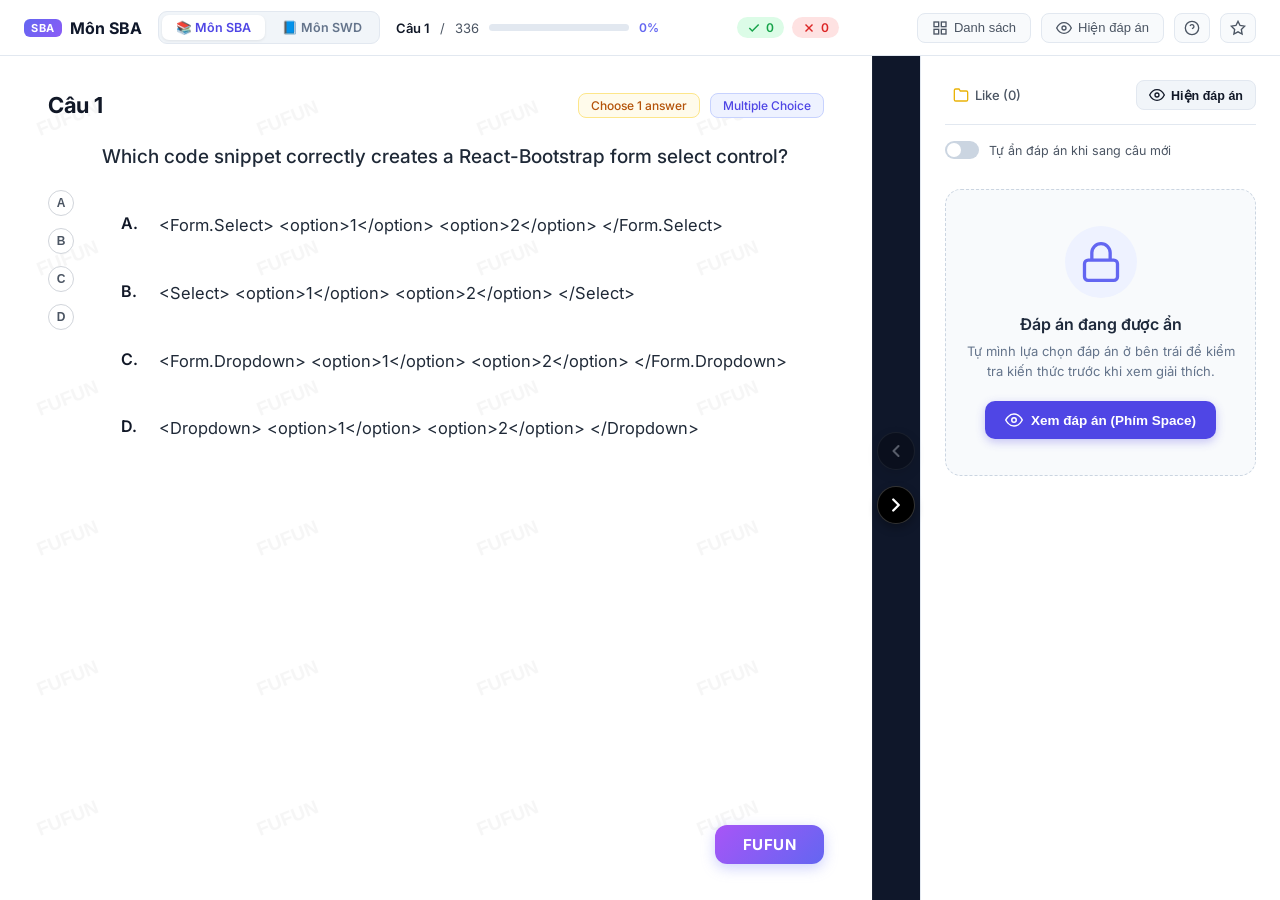
==== sba.html @ 35848dbd "feat: add multi-subject support for SBA and SWD quizzes" ====
<!DOCTYPE html>
<html lang="vi">
<head>
  <meta charset="UTF-8">
  <meta name="viewport" content="width=device-width, initial-scale=1.0">
  <title>Ôn Luyện Môn SBA (336 câu) - Quiz Study</title>
  <link rel="preconnect" href="https://fonts.googleapis.com">
  <link rel="preconnect" href="https://fonts.gstatic.com" crossorigin>
  <link href="https://fonts.googleapis.com/css2?family=Inter:wght@400;500;600;700&display=swap" rel="stylesheet">
  <link rel="stylesheet" href="style.css">
</head>
<body>
  <!-- Top Navigation Bar -->
  <header class="app-header">
    <div class="header-left">
      <div class="brand">
        <span class="brand-badge">SBA</span>
        <span class="brand-title">Môn SBA</span>
      </div>

      <!-- Subject Switcher Tabs -->
      <nav class="subject-switcher">
        <a href="sba.html" class="subject-tab active" title="Trang luyện tập môn SBA">📚 Môn SBA</a>
        <a href="swd.html" class="subject-tab" title="Trang luyện tập môn SWD">📘 Môn SWD</a>
      </nav>

      <div class="progress-info">
        <span id="current-index-display">Câu 1</span> / <span id="total-count-display">336</span>
        <div class="progress-bar-container">
          <div class="progress-bar-fill" id="progress-bar-fill" style="width: 1%;"></div>
        </div>
        <span class="progress-percent" id="progress-percent">0%</span>
      </div>
    </div>

    <div class="header-center">
      <div class="score-summary">
        <span class="score-pill correct" title="Số câu làm đúng">
          <svg width="14" height="14" viewBox="0 0 24 24" fill="none" stroke="currentColor" stroke-width="2.5"><polyline points="20 6 9 17 4 12"></polyline></svg>
          <span id="stat-correct">0</span>
        </span>
        <span class="score-pill wrong" title="Số câu làm sai">
          <svg width="14" height="14" viewBox="0 0 24 24" fill="none" stroke="currentColor" stroke-width="2.5"><line x1="18" y1="6" x2="6" y2="18"></line><line x1="6" y1="6" x2="18" y2="18"></line></svg>
          <span id="stat-wrong">0</span>
        </span>
      </div>
    </div>

    <div class="header-right">
      <button class="nav-btn" id="btn-open-grid" title="Danh sách câu hỏi (Phím G)">
        <svg width="16" height="16" viewBox="0 0 24 24" fill="none" stroke="currentColor" stroke-width="2"><rect x="3" y="3" width="7" height="7"></rect><rect x="14" y="3" width="7" height="7"></rect><rect x="14" y="14" width="7" height="7"></rect><rect x="3" y="14" width="7" height="7"></rect></svg>
        <span>Danh sách</span>
      </button>

      <button class="nav-btn" id="btn-toggle-answer-top" title="Ẩn/Hiện đáp án (Phím Space hoặc H)">
        <svg id="icon-eye-top" width="16" height="16" viewBox="0 0 24 24" fill="none" stroke="currentColor" stroke-width="2"><path d="M1 12s4-8 11-8 11 8 11 8-4 8-11 8-11-8-11-8z"></path><circle cx="12" cy="12" r="3"></circle></svg>
        <span id="text-toggle-answer-top">Hiện đáp án</span>
      </button>

      <button class="nav-btn icon-only" id="btn-shortcuts" title="Phím tắt trợ giúp (?)">
        <svg width="16" height="16" viewBox="0 0 24 24" fill="none" stroke="currentColor" stroke-width="2"><circle cx="12" cy="12" r="10"></circle><path d="M9.09 9a3 3 0 0 1 5.83 1c0 2-3 3-3 3"></path><line x1="12" y1="17" x2="12.01" y2="17"></line></svg>
      </button>

      <button class="nav-btn icon-only" id="btn-bookmark" title="Đánh dấu câu hỏi này">
        <svg id="icon-star" width="16" height="16" viewBox="0 0 24 24" fill="none" stroke="currentColor" stroke-width="2"><polygon points="12 2 15.09 8.26 22 9.27 17 14.14 18.18 21.02 12 17.77 5.82 21.02 7 14.14 2 9.27 8.91 8.26 12 2"></polygon></svg>
      </button>
    </div>
  </header>

  <!-- Main Study Workspace -->
  <main class="study-container" id="study-container">
    
    <!-- LEFT PANEL: QUESTION AREA (Nền trắng, chữ đen, font như ảnh) -->
    <section class="question-panel" id="question-panel">
      <!-- Watermark background (như ảnh) -->
      <div class="watermark-overlay" id="watermark-bg"></div>

      <!-- Question Header -->
      <div class="question-header">
        <div class="question-title-wrap">
          <h2 class="question-number" id="question-number">Câu 1</h2>
        </div>
        <div class="question-badges">
          <span class="badge badge-yellow">Choose 1 answer</span>
          <span class="badge badge-blue">Multiple Choice</span>
        </div>
      </div>

      <!-- Question Body with Choice selector column -->
      <div class="question-content-layout">
        <!-- Floating Letter Indicators Column (A, B, C, D như ảnh) -->
        <div class="letters-column" id="letters-column">
          <!-- Populated dynamically -->
        </div>

        <!-- Question Prompt & Options -->
        <div class="question-main-content">
          <div class="question-text" id="question-text">
            Đang tải câu hỏi...
          </div>

          <div class="options-list" id="options-list">
            <!-- Dynamically populated choices -->
          </div>
        </div>
      </div>

      <!-- Bottom Brand / Floating pill như ảnh (FUFUN) -->
      <div class="question-footer">
        <div class="fufun-pill" id="fufun-pill" title="Nền tảng học tập">
          FUFUN
        </div>
      </div>
    </section>

    <!-- MIDDLE DIVIDER: DARK STRIP WITH NEXT ARROW BUTTON (như ảnh) -->
    <aside class="divider-strip">
      <div class="divider-controls">
        <button class="divider-nav-btn prev-btn" id="btn-prev" title="Câu trước (Phím ←)">
          <svg width="20" height="20" viewBox="0 0 24 24" fill="none" stroke="currentColor" stroke-width="2.5" stroke-linecap="round" stroke-linejoin="round">
            <polyline points="15 18 9 12 15 6"></polyline>
          </svg>
        </button>
        <button class="divider-nav-btn next-btn" id="btn-next" title="Câu tiếp theo (Phím → hoặc Enter)">
          <svg width="22" height="22" viewBox="0 0 24 24" fill="none" stroke="currentColor" stroke-width="2.5" stroke-linecap="round" stroke-linejoin="round">
            <polyline points="9 18 15 12 9 6"></polyline>
          </svg>
        </button>
      </div>
    </aside>

    <!-- RIGHT PANEL: ANSWER & EXPLANATION (Có thể ẩn / hiện) -->
    <aside class="answer-panel" id="answer-panel">
      
      <!-- Right Panel Header -->
      <div class="answer-header">
        <div class="like-counter" id="like-counter" title="Like / Thích">
          <svg width="16" height="16" viewBox="0 0 24 24" fill="none" stroke="#eab308" stroke-width="2"><path d="M22 19a2 2 0 0 1-2 2H4a2 2 0 0 1-2-2V5a2 2 0 0 1 2-2h5l2 3h9a2 2 0 0 1 2 2z"></path></svg>
          <span>Like (0)</span>
        </div>

        <div class="answer-actions">
          <button class="toggle-answer-btn" id="btn-toggle-answer" title="Bật/Tắt ẩn hiện đáp án">
            <svg id="icon-eye-panel" width="16" height="16" viewBox="0 0 24 24" fill="none" stroke="currentColor" stroke-width="2"><path d="M1 12s4-8 11-8 11 8 11 8-4 8-11 8-11-8-11-8z"></path><circle cx="12" cy="12" r="3"></circle></svg>
            <span id="text-toggle-answer">Ẩn đáp án</span>
          </button>
        </div>
      </div>

      <!-- Auto-hide setting switch -->
      <div class="auto-hide-setting">
        <label class="switch-label">
          <input type="checkbox" id="chk-auto-hide">
          <span class="switch-slider"></span>
          <span class="switch-text">Tự ẩn đáp án khi sang câu mới</span>
        </label>
      </div>

      <!-- State 1: Answer is HIDDEN -->
      <div class="answer-hidden-card" id="answer-hidden-card">
        <div class="hidden-shield-icon">
          <svg width="44" height="44" viewBox="0 0 24 24" fill="none" stroke="#6366f1" stroke-width="1.8"><rect x="3" y="11" width="18" height="11" rx="2" ry="2"></rect><path d="M7 11V7a5 5 0 0 1 10 0v4"></path></svg>
        </div>
        <h3>Đáp án đang được ẩn</h3>
        <p>Tự mình lựa chọn đáp án ở bên trái để kiểm tra kiến thức trước khi xem giải thích.</p>
        <button class="btn-reveal-answer" id="btn-reveal-answer">
          <svg width="18" height="18" viewBox="0 0 24 24" fill="none" stroke="currentColor" stroke-width="2"><path d="M1 12s4-8 11-8 11 8 11 8-4 8-11 8-11-8-11-8z"></path><circle cx="12" cy="12" r="3"></circle></svg>
          <span>Xem đáp án (Phím Space)</span>
        </button>
      </div>

      <!-- State 2: Answer is SHOWN (Giao diện như ảnh với card tác giả + giải thích) -->
      <div class="answer-visible-content" id="answer-visible-content">
        
        <!-- Author / Comment Card (Đúng chuẩn style trong ảnh: Dat Tran / c / 09/11/26 22:59) -->
        <div class="author-comment-card">
          <div class="author-avatar" id="author-avatar">D</div>
          <div class="author-comment-body">
            <div class="author-name" id="author-name">Dat Tran</div>
            <div class="author-comment-text" id="author-comment-text">c</div>
          </div>
        </div>
        <div class="comment-timestamp" id="comment-timestamp">09/11/26 22:59</div>

        <!-- Detailed Breakdown Box -->
        <div class="detailed-solution-box">
          <div class="solution-header">
            <div class="solution-badge-label">
              <svg width="16" height="16" viewBox="0 0 24 24" fill="none" stroke="#16a34a" stroke-width="2.5"><polyline points="20 6 9 17 4 12"></polyline></svg>
              <span>Đáp án chính xác:</span>
              <strong class="correct-letter-badge" id="correct-letter-badge">A</strong>
            </div>
          </div>

          <div class="correct-text-content" id="correct-text-content">
            Nội dung đáp án
          </div>

          <div class="explanation-section" id="explanation-section">
            <div class="explanation-title">
              <svg width="16" height="16" viewBox="0 0 24 24" fill="none" stroke="currentColor" stroke-width="2"><circle cx="12" cy="12" r="10"></circle><line x1="12" y1="16" x2="12" y2="12"></line><line x1="12" y1="8" x2="12.01" y2="8"></line></svg>
              <span>Giải thích chi tiết</span>
            </div>
            <div class="explanation-body" id="explanation-body">
              Giải thích ở đây...
            </div>
          </div>

          <!-- User result notice -->
          <div class="user-result-feedback" id="user-result-feedback">
            <!-- Populated on user selection -->
          </div>
        </div>

      </div>

    </aside>

  </main>

  <!-- Question Grid Drawer / Modal -->
  <div class="modal-overlay" id="grid-modal">
    <div class="modal-card">
      <div class="modal-header">
        <h3 id="grid-title">Danh Sách Câu Hỏi - Môn SBA (336 câu)</h3>
        <button class="modal-close-btn" id="btn-close-grid">&times;</button>
      </div>

      <div class="modal-filters">
        <input type="text" id="search-questions-input" placeholder="Tìm kiếm nội dung câu hỏi..." class="search-input">
        <div class="filter-pills">
          <button class="filter-pill active" data-filter="all">Tất cả (336)</button>
          <button class="filter-pill" data-filter="unanswered">Chưa làm</button>
          <button class="filter-pill" data-filter="correct">Làm đúng</button>
          <button class="filter-pill" data-filter="wrong">Làm sai</button>
          <button class="filter-pill" data-filter="bookmarked">Đã đánh dấu</button>
        </div>
      </div>

      <div class="questions-grid-container" id="questions-grid-container">
        <!-- Buttons generated dynamically -->
      </div>

      <div class="modal-footer">
        <button class="btn-secondary" id="btn-reset-progress">Xóa kết quả làm lại từ đầu</button>
        <button class="btn-primary" id="btn-close-grid-footer">Đóng</button>
      </div>
    </div>
  </div>

  <!-- Keyboard Shortcuts Modal -->
  <div class="modal-overlay" id="shortcuts-modal">
    <div class="modal-card modal-sm">
      <div class="modal-header">
        <h3>Phím Tắt Học Nhanh</h3>
        <button class="modal-close-btn" id="btn-close-shortcuts">&times;</button>
      </div>
      <div class="shortcuts-list">
        <div class="shortcut-item">
          <span class="keys"><kbd>→</kbd> hoặc <kbd>Enter</kbd></span>
          <span class="desc">Chuyển sang câu tiếp theo</span>
        </div>
        <div class="shortcut-item">
          <span class="keys"><kbd>←</kbd></span>
          <span class="desc">Quay lại câu trước</span>
        </div>
        <div class="shortcut-item">
          <span class="keys"><kbd>Space</kbd> hoặc <kbd>H</kbd></span>
          <span class="desc">Bật / Tắt Ẩn/Hiện đáp án</span>
        </div>
        <div class="shortcut-item">
          <span class="keys"><kbd>1</kbd>, <kbd>2</kbd>, <kbd>3</kbd>, <kbd>4</kbd> hoặc <kbd>A</kbd>, <kbd>B</kbd>, <kbd>C</kbd>, <kbd>D</kbd></span>
          <span class="desc">Chọn đáp án tương ứng</span>
        </div>
        <div class="shortcut-item">
          <span class="keys"><kbd>G</kbd></span>
          <span class="desc">Mở danh sách câu hỏi</span>
        </div>
        <div class="shortcut-item">
          <span class="keys"><kbd>F</kbd> hoặc <kbd>B</kbd></span>
          <span class="desc">Đánh dấu (Bookmark) câu hỏi</span>
        </div>
      </div>
    </div>
  </div>

  <!-- SBA DATA & APP SCRIPT -->
  <script>window.SUBJECT_ID = 'sba';</script>
  <script src="data_sba.js"></script>
  <script src="app.js"></script>
</body>
</html>
---- style.css ----
/* === MODERN QUIZ STUDY PLATFORM CSS === */
:root {
  --font-main: 'Inter', -apple-system, BlinkMacSystemFont, "Segoe UI", Roboto, Helvetica, Arial, sans-serif;
  --bg-app: #f1f5f9;
  --bg-question: #ffffff;
  --text-primary: #111827;
  --text-secondary: #4b5563;
  --text-muted: #9ca3af;
  --border-light: #e2e8f0;
  --divider-bg: #0f172a;
  --divider-hover: #1e293b;
  --color-primary: #4f46e5;
  --color-primary-light: #eef2ff;
  --color-success: #16a34a;
  --color-success-bg: #dcfce7;
  --color-danger: #dc2626;
  --color-danger-bg: #fee2e2;
  --color-warning: #d97706;
  --color-warning-bg: #fef3c7;
}

* {
  box-sizing: border-box;
  margin: 0;
  padding: 0;
}

body {
  font-family: var(--font-main);
  background-color: var(--bg-app);
  color: var(--text-primary);
  height: 100vh;
  display: flex;
  flex-direction: column;
  overflow: hidden;
  -webkit-font-smoothing: antialiased;
  -moz-osx-font-smoothing: grayscale;
}

/* === HEADER BAR === */
.app-header {
  height: 56px;
  background: #ffffff;
  border-bottom: 1px solid var(--border-light);
  display: flex;
  align-items: center;
  justify-content: space-between;
  padding: 0 24px;
  flex-shrink: 0;
  z-index: 20;
}

.header-left {
  display: flex;
  align-items: center;
  gap: 16px;
}

/* Subject Switcher in Header */
.subject-switcher {
  display: flex;
  background: #f1f5f9;
  padding: 3px;
  border-radius: 9px;
  gap: 3px;
  border: 1px solid var(--border-light);
}

.subject-tab {
  display: flex;
  align-items: center;
  gap: 6px;
  padding: 5px 14px;
  border-radius: 7px;
  font-size: 12.5px;
  font-weight: 600;
  color: #64748b;
  text-decoration: none;
  transition: all 0.2s ease;
}

.subject-tab:hover {
  color: #0f172a;
  background: rgba(255, 255, 255, 0.7);
}

.subject-tab.active {
  background: #ffffff;
  color: #4f46e5;
  box-shadow: 0 1px 3px rgba(0, 0, 0, 0.08);
}

.brand {
  display: flex;
  align-items: center;
  gap: 8px;
  font-weight: 700;
  font-size: 16px;
  color: #0f172a;
}

.brand-badge {
  background: linear-gradient(135deg, #6366f1, #8b5cf6);
  color: #ffffff;
  padding: 2px 7px;
  border-radius: 6px;
  font-size: 11px;
  letter-spacing: 0.5px;
}

.progress-info {
  display: flex;
  align-items: center;
  gap: 10px;
  font-size: 13px;
  color: var(--text-secondary);
}

.progress-info span#current-index-display {
  font-weight: 600;
  color: var(--text-primary);
}

.progress-bar-container {
  width: 140px;
  height: 7px;
  background-color: #e2e8f0;
  border-radius: 9999px;
  overflow: hidden;
}

.progress-bar-fill {
  height: 100%;
  background: linear-gradient(90deg, #6366f1, #3b82f6);
  border-radius: 9999px;
  transition: width 0.3s ease;
}

.progress-percent {
  font-size: 12px;
  font-weight: 600;
  color: #6366f1;
}

.header-center {
  display: flex;
  align-items: center;
  gap: 12px;
}

.score-summary {
  display: flex;
  align-items: center;
  gap: 8px;
}

.score-pill {
  display: inline-flex;
  align-items: center;
  gap: 5px;
  padding: 3px 10px;
  border-radius: 9999px;
  font-size: 12px;
  font-weight: 600;
}

.score-pill.correct {
  background: var(--color-success-bg);
  color: var(--color-success);
}

.score-pill.wrong {
  background: var(--color-danger-bg);
  color: var(--color-danger);
}

.header-right {
  display: flex;
  align-items: center;
  gap: 10px;
}

.nav-btn {
  display: inline-flex;
  align-items: center;
  gap: 6px;
  padding: 6px 14px;
  background: #f8fafc;
  border: 1px solid var(--border-light);
  border-radius: 8px;
  font-size: 13px;
  font-weight: 500;
  color: var(--text-secondary);
  cursor: pointer;
  transition: all 0.2s ease;
}

.nav-btn:hover {
  background: #f1f5f9;
  color: var(--text-primary);
  border-color: #cbd5e1;
}

.nav-btn.icon-only {
  padding: 6px 9px;
}

.nav-btn.bookmarked {
  color: #eab308;
  border-color: #fde047;
  background: #fefce8;
}

.nav-btn.bookmarked svg {
  fill: #eab308;
}

/* === MAIN STUDY LAYOUT === */
.study-container {
  flex: 1;
  display: flex;
  flex-direction: row;
  height: calc(100vh - 56px);
  position: relative;
  overflow: hidden;
  background: #ffffff;
}

/* === LEFT PANEL: QUESTION AREA (Chính xác theo ảnh) === */
.question-panel {
  flex: 1;
  background-color: var(--bg-question);
  position: relative;
  overflow-y: auto;
  padding: 36px 48px;
  display: flex;
  flex-direction: column;
}

/* Faint FUFUN Watermark repeating background */
.watermark-overlay {
  position: absolute;
  top: 0;
  left: 0;
  right: 0;
  bottom: 0;
  pointer-events: none;
  user-select: none;
  background-image: url("data:image/svg+xml,%3Csvg width='220' height='140' xmlns='http://www.w3.org/2000/svg'%3E%3Ctext x='40' y='80' fill='%23000000' opacity='0.035' font-family='sans-serif' font-size='19' font-weight='700' transform='rotate(-22 40 80)'%3EFUFUN%3C/text%3E%3C/svg%3E");
  z-index: 1;
}

/* Question Header */
.question-header {
  display: flex;
  align-items: center;
  justify-content: space-between;
  margin-bottom: 24px;
  position: relative;
  z-index: 2;
}

.question-number {
  font-size: 22px;
  font-weight: 700;
  color: #111827;
  letter-spacing: -0.3px;
}

.question-badges {
  display: flex;
  align-items: center;
  gap: 10px;
}

.badge {
  font-size: 12px;
  font-weight: 500;
  padding: 4px 12px;
  border-radius: 8px;
  display: inline-block;
}

.badge-yellow {
  background: #fffbeb;
  color: #b45309;
  border: 1px solid #fde68a;
}

.badge-blue {
  background: #eef2ff;
  color: #4f46e5;
  border: 1px solid #c7d2fe;
}

/* Question Body Layout */
.question-content-layout {
  display: flex;
  align-items: flex-start;
  gap: 28px;
  position: relative;
  z-index: 2;
  flex: 1;
}

/* Vertical letter pill stack (A, B, C, D) như ảnh bên trái */
.letters-column {
  display: flex;
  flex-direction: column;
  gap: 12px;
  padding-top: 48px; /* aligns roughly with choices */
  flex-shrink: 0;
}

.letter-pill {
  width: 26px;
  height: 26px;
  border-radius: 50%;
  border: 1px solid #d1d5db;
  background: #ffffff;
  color: #4b5563;
  font-size: 12px;
  font-weight: 600;
  display: flex;
  align-items: center;
  justify-content: center;
  cursor: pointer;
  transition: all 0.15s ease;
}

.letter-pill:hover {
  background: #f3f4f6;
  border-color: #9ca3af;
  color: #111827;
}

.letter-pill.selected {
  background: #4f46e5;
  border-color: #4f46e5;
  color: #ffffff;
}

.letter-pill.correct-answer {
  background: #16a34a;
  border-color: #16a34a;
  color: #ffffff;
}

.letter-pill.wrong-answer {
  background: #dc2626;
  border-color: #dc2626;
  color: #ffffff;
}

/* Question prompt & options */
.question-main-content {
  flex: 1;
  max-width: 900px;
}

.question-text {
  font-size: 19px;
  font-weight: 500;
  line-height: 1.6;
  color: #1f2937;
  margin-bottom: 28px;
  white-space: pre-wrap;
  word-break: break-word;
}

/* Options list */
.options-list {
  display: flex;
  flex-direction: column;
  gap: 16px;
}

.option-item {
  display: flex;
  align-items: flex-start;
  gap: 14px;
  padding: 12px 18px;
  border-radius: 10px;
  border: 1px solid transparent;
  background: transparent;
  cursor: pointer;
  transition: all 0.18s ease;
  user-select: text;
}

.option-item:hover {
  background: #f8fafc;
  border-color: #e2e8f0;
}

.option-letter-prefix {
  font-weight: 600;
  font-size: 16px;
  color: #111827;
  min-width: 24px;
}

.option-text {
  font-size: 16.5px;
  line-height: 1.55;
  color: #1f2937;
  flex: 1;
  white-space: pre-wrap;
  word-break: break-word;
}

/* Selected option style */
.option-item.selected {
  background: #f0fdf4;
  border-color: #86efac;
}

/* Correct / Wrong option highlights when answer is revealed */
.option-item.is-correct {
  background: #dcfce7 !important;
  border-color: #4ade80 !important;
}

.option-item.is-correct .option-letter-prefix,
.option-item.is-correct .option-text {
  color: #15803d !important;
  font-weight: 600;
}

.option-item.is-wrong {
  background: #fee2e2 !important;
  border-color: #f87171 !important;
}

.option-item.is-wrong .option-letter-prefix,
.option-item.is-wrong .option-text {
  color: #b91c1c !important;
}

/* Footer & FUFUN gradient pill (như ảnh) */
.question-footer {
  margin-top: auto;
  padding-top: 32px;
  display: flex;
  justify-content: flex-end;
  position: relative;
  z-index: 2;
}

.fufun-pill {
  background: linear-gradient(135deg, #a855f7 0%, #6366f1 100%);
  color: #ffffff;
  padding: 10px 28px;
  border-radius: 12px;
  font-weight: 700;
  font-size: 15px;
  letter-spacing: 0.5px;
  box-shadow: 0 4px 14px rgba(129, 140, 248, 0.4);
  cursor: pointer;
  transition: transform 0.2s ease, box-shadow 0.2s ease;
}

.fufun-pill:hover {
  transform: translateY(-2px);
  box-shadow: 0 6px 18px rgba(129, 140, 248, 0.55);
}

/* === MIDDLE DIVIDER: DARK STRIP WITH ARROW BUTTON (như ảnh) === */
.divider-strip {
  width: 48px;
  background: var(--divider-bg);
  display: flex;
  flex-direction: column;
  align-items: center;
  justify-content: center;
  flex-shrink: 0;
  z-index: 10;
  box-shadow: inset 1px 0 0 rgba(255, 255, 255, 0.05);
}

.divider-controls {
  display: flex;
  flex-direction: column;
  gap: 16px;
  align-items: center;
}

.divider-nav-btn {
  width: 38px;
  height: 38px;
  border-radius: 50%;
  background: #000000;
  border: 1px solid rgba(255, 255, 255, 0.2);
  color: #ffffff;
  display: flex;
  align-items: center;
  justify-content: center;
  cursor: pointer;
  transition: all 0.2s ease;
  box-shadow: 0 4px 10px rgba(0, 0, 0, 0.3);
}

.divider-nav-btn:hover {
  background: #27272a;
  border-color: rgba(255, 255, 255, 0.5);
  transform: scale(1.1);
}

.divider-nav-btn:active {
  transform: scale(0.96);
}

.divider-nav-btn:disabled {
  opacity: 0.3;
  cursor: not-allowed;
  transform: none;
}

/* === RIGHT PANEL: ANSWER & EXPLANATIONS === */
.answer-panel {
  width: 360px;
  min-width: 320px;
  background: #ffffff;
  border-left: 1px solid var(--border-light);
  display: flex;
  flex-direction: column;
  padding: 24px;
  overflow-y: auto;
  position: relative;
  z-index: 5;
  transition: width 0.3s ease;
}

.answer-header {
  display: flex;
  align-items: center;
  justify-content: space-between;
  margin-bottom: 16px;
  padding-bottom: 14px;
  border-bottom: 1px solid var(--border-light);
}

.like-counter {
  display: flex;
  align-items: center;
  gap: 6px;
  font-size: 13px;
  font-weight: 500;
  color: #4b5563;
  cursor: pointer;
  user-select: none;
  padding: 4px 8px;
  border-radius: 6px;
  transition: background 0.2s ease;
}

.like-counter:hover {
  background: #fefce8;
  color: #ca8a04;
}

.toggle-answer-btn {
  display: inline-flex;
  align-items: center;
  gap: 6px;
  padding: 6px 12px;
  background: #f1f5f9;
  border: 1px solid var(--border-light);
  border-radius: 8px;
  font-size: 12.5px;
  font-weight: 600;
  color: var(--text-primary);
  cursor: pointer;
  transition: all 0.2s ease;
}

.toggle-answer-btn:hover {
  background: #e2e8f0;
}

.auto-hide-setting {
  margin-bottom: 20px;
}

.switch-label {
  display: flex;
  align-items: center;
  gap: 10px;
  cursor: pointer;
  font-size: 12.5px;
  color: var(--text-secondary);
  user-select: none;
}

.switch-label input {
  display: none;
}

.switch-slider {
  width: 34px;
  height: 18px;
  background-color: #cbd5e1;
  border-radius: 9999px;
  position: relative;
  transition: background-color 0.2s ease;
  flex-shrink: 0;
}

.switch-slider::before {
  content: "";
  position: absolute;
  top: 2px;
  left: 2px;
  width: 14px;
  height: 14px;
  background-color: #ffffff;
  border-radius: 50%;
  transition: transform 0.2s ease;
}

.switch-label input:checked + .switch-slider {
  background-color: #6366f1;
}

.switch-label input:checked + .switch-slider::before {
  transform: translateX(16px);
}

/* State 1: Answer is HIDDEN */
.answer-hidden-card {
  display: none;
  flex-direction: column;
  align-items: center;
  text-align: center;
  padding: 36px 18px;
  background: #f8fafc;
  border: 1px dashed #cbd5e1;
  border-radius: 16px;
  margin-top: 10px;
}

.answer-hidden-card.active {
  display: flex;
}

.hidden-shield-icon {
  margin-bottom: 16px;
  background: #eef2ff;
  width: 72px;
  height: 72px;
  border-radius: 50%;
  display: flex;
  align-items: center;
  justify-content: center;
}

.answer-hidden-card h3 {
  font-size: 16px;
  font-weight: 600;
  color: #1e293b;
  margin-bottom: 8px;
}

.answer-hidden-card p {
  font-size: 13px;
  line-height: 1.5;
  color: #64748b;
  margin-bottom: 20px;
}

.btn-reveal-answer {
  display: inline-flex;
  align-items: center;
  gap: 8px;
  padding: 10px 20px;
  background: #4f46e5;
  color: #ffffff;
  border: none;
  border-radius: 10px;
  font-size: 13.5px;
  font-weight: 600;
  cursor: pointer;
  transition: all 0.2s ease;
  box-shadow: 0 3px 10px rgba(79, 70, 229, 0.3);
}

.btn-reveal-answer:hover {
  background: #4338ca;
  transform: translateY(-1px);
}

/* State 2: Answer is VISIBLE (chuẩn theo ảnh: author card + chi tiết) */
.answer-visible-content {
  display: flex;
  flex-direction: column;
  gap: 16px;
}

.answer-visible-content.hidden {
  display: none;
}

/* Dat Tran comment card như ảnh gốc */
.author-comment-card {
  display: flex;
  align-items: flex-start;
  gap: 12px;
  border: 1px solid #e5e7eb;
  border-radius: 20px;
  padding: 14px 18px;
  background: #ffffff;
  box-shadow: 0 2px 6px rgba(0, 0, 0, 0.03);
}

.author-avatar {
  width: 38px;
  height: 38px;
  border-radius: 50%;
  background: #dbeafe;
  color: #2563eb;
  font-weight: 700;
  font-size: 15px;
  display: flex;
  align-items: center;
  justify-content: center;
  flex-shrink: 0;
}

.author-comment-body {
  flex: 1;
}

.author-name {
  font-size: 13.5px;
  font-weight: 600;
  color: #374151;
  margin-bottom: 4px;
}

.author-comment-text {
  font-size: 16px;
  font-weight: 600;
  color: #111827;
  text-transform: lowercase; /* Matches "c" in the screenshot */
}

.comment-timestamp {
  font-size: 12px;
  color: #9ca3af;
  margin-top: -6px;
  margin-left: 54px;
  margin-bottom: 8px;
}

/* Detailed Solution Box */
.detailed-solution-box {
  background: #f8fafc;
  border: 1px solid #e2e8f0;
  border-radius: 14px;
  padding: 18px;
}

.solution-header {
  display: flex;
  align-items: center;
  justify-content: space-between;
  margin-bottom: 12px;
}

.solution-badge-label {
  display: flex;
  align-items: center;
  gap: 6px;
  font-size: 13.5px;
  font-weight: 600;
  color: #166534;
}

.correct-letter-badge {
  background: #22c55e;
  color: #ffffff;
  width: 26px;
  height: 26px;
  border-radius: 50%;
  display: inline-flex;
  align-items: center;
  justify-content: center;
  font-size: 13.5px;
  font-weight: 700;
}

.correct-text-content {
  font-size: 14.5px;
  font-weight: 600;
  color: #1f2937;
  line-height: 1.5;
  margin-bottom: 16px;
  padding: 10px 12px;
  background: #ffffff;
  border-radius: 8px;
  border-left: 3px solid #22c55e;
}

.explanation-section {
  display: flex;
  flex-direction: column;
  gap: 8px;
}

.explanation-title {
  display: flex;
  align-items: center;
  gap: 6px;
  font-size: 12.5px;
  font-weight: 600;
  color: #475569;
}

.explanation-body {
  font-size: 13.5px;
  line-height: 1.6;
  color: #334155;
  white-space: pre-wrap;
  word-break: break-word;
}

.user-result-feedback {
  margin-top: 14px;
  font-size: 13px;
  font-weight: 500;
  padding: 8px 12px;
  border-radius: 8px;
  display: none;
}

.user-result-feedback.is-correct {
  display: block;
  background: var(--color-success-bg);
  color: var(--color-success);
}

.user-result-feedback.is-wrong {
  display: block;
  background: var(--color-danger-bg);
  color: var(--color-danger);
}

/* === MODALS (Question grid & Shortcuts) === */
.modal-overlay {
  position: fixed;
  top: 0;
  left: 0;
  right: 0;
  bottom: 0;
  background: rgba(15, 23, 42, 0.6);
  backdrop-filter: blur(4px);
  display: none;
  align-items: center;
  justify-content: center;
  z-index: 100;
  padding: 20px;
}

.modal-overlay.open {
  display: flex;
}

.modal-card {
  background: #ffffff;
  border-radius: 16px;
  width: 900px;
  max-width: 95vw;
  max-height: 85vh;
  display: flex;
  flex-direction: column;
  box-shadow: 0 20px 25px -5px rgba(0, 0, 0, 0.1), 0 8px 10px -6px rgba(0, 0, 0, 0.1);
  overflow: hidden;
}

.modal-card.modal-sm {
  width: 500px;
}

.modal-header {
  padding: 18px 24px;
  border-bottom: 1px solid var(--border-light);
  display: flex;
  align-items: center;
  justify-content: space-between;
}

.modal-header h3 {
  font-size: 17px;
  font-weight: 700;
  color: #0f172a;
}

.modal-close-btn {
  background: none;
  border: none;
  font-size: 26px;
  line-height: 1;
  color: #94a3b8;
  cursor: pointer;
}

.modal-close-btn:hover {
  color: #0f172a;
}

.modal-filters {
  padding: 14px 24px;
  background: #f8fafc;
  border-bottom: 1px solid var(--border-light);
  display: flex;
  flex-direction: column;
  gap: 12px;
}

.search-input {
  width: 100%;
  padding: 9px 14px;
  border: 1px solid #cbd5e1;
  border-radius: 8px;
  font-size: 13.5px;
  outline: none;
  transition: border-color 0.2s ease;
}

.search-input:focus {
  border-color: #6366f1;
}

.filter-pills {
  display: flex;
  gap: 8px;
  flex-wrap: wrap;
}

.filter-pill {
  padding: 5px 12px;
  background: #ffffff;
  border: 1px solid #e2e8f0;
  border-radius: 9999px;
  font-size: 12.5px;
  font-weight: 500;
  color: #475569;
  cursor: pointer;
  transition: all 0.15s ease;
}

.filter-pill:hover {
  background: #f1f5f9;
}

.filter-pill.active {
  background: #4f46e5;
  color: #ffffff;
  border-color: #4f46e5;
}

.questions-grid-container {
  padding: 20px 24px;
  overflow-y: auto;
  display: grid;
  grid-template-columns: repeat(auto-fill, minmax(44px, 1fr));
  gap: 10px;
  max-height: 450px;
}

.grid-q-btn {
  height: 44px;
  border-radius: 10px;
  border: 1px solid #e2e8f0;
  background: #ffffff;
  font-size: 13px;
  font-weight: 600;
  color: #334155;
  cursor: pointer;
  display: flex;
  align-items: center;
  justify-content: center;
  transition: all 0.15s ease;
  position: relative;
}

.grid-q-btn:hover {
  border-color: #6366f1;
  background: #eef2ff;
  color: #4f46e5;
}

.grid-q-btn.current {
  border-color: #6366f1;
  border-width: 2px;
  font-weight: 700;
}

.grid-q-btn.status-correct {
  background: #dcfce7;
  color: #15803d;
  border-color: #86efac;
}

.grid-q-btn.status-wrong {
  background: #fee2e2;
  color: #b91c1c;
  border-color: #fca5a5;
}

.grid-q-btn.status-bookmarked::after {
  content: "★";
  position: absolute;
  top: 1px;
  right: 3px;
  font-size: 9px;
  color: #eab308;
}

.modal-footer {
  padding: 14px 24px;
  border-top: 1px solid var(--border-light);
  display: flex;
  align-items: center;
  justify-content: space-between;
}

.btn-secondary {
  padding: 8px 16px;
  background: #ffffff;
  border: 1px solid #cbd5e1;
  border-radius: 8px;
  font-size: 13px;
  font-weight: 500;
  color: #475569;
  cursor: pointer;
}

.btn-secondary:hover {
  background: #f8fafc;
  color: #dc2626;
  border-color: #fca5a5;
}

.btn-primary {
  padding: 8px 20px;
  background: #4f46e5;
  border: none;
  border-radius: 8px;
  font-size: 13px;
  font-weight: 600;
  color: #ffffff;
  cursor: pointer;
}

.btn-primary:hover {
  background: #4338ca;
}

/* Shortcuts list */
.shortcuts-list {
  padding: 20px 24px;
  display: flex;
  flex-direction: column;
  gap: 14px;
}

.shortcut-item {
  display: flex;
  align-items: center;
  justify-content: space-between;
  font-size: 13.5px;
}

.shortcut-item kbd {
  background: #f1f5f9;
  border: 1px solid #cbd5e1;
  border-radius: 6px;
  padding: 3px 8px;
  font-size: 12px;
  font-family: inherit;
  font-weight: 600;
  color: #334155;
  box-shadow: 0 1px 2px rgba(0, 0, 0, 0.05);
}

.shortcut-item .desc {
  color: var(--text-secondary);
}

/* === RESPONSIVE DESIGN === */
@media (max-width: 992px) {
  .study-container {
    flex-direction: column;
    overflow-y: auto;
  }
  .divider-strip {
    width: 100%;
    height: 48px;
    flex-direction: row;
    box-shadow: none;
    border-top: 1px solid #334155;
    border-bottom: 1px solid #334155;
  }
  .divider-controls {
    flex-direction: row;
  }
  .answer-panel {
    width: 100%;
    min-width: unset;
    border-left: none;
  }
  .question-panel {
    padding: 24px 20px;
  }
}
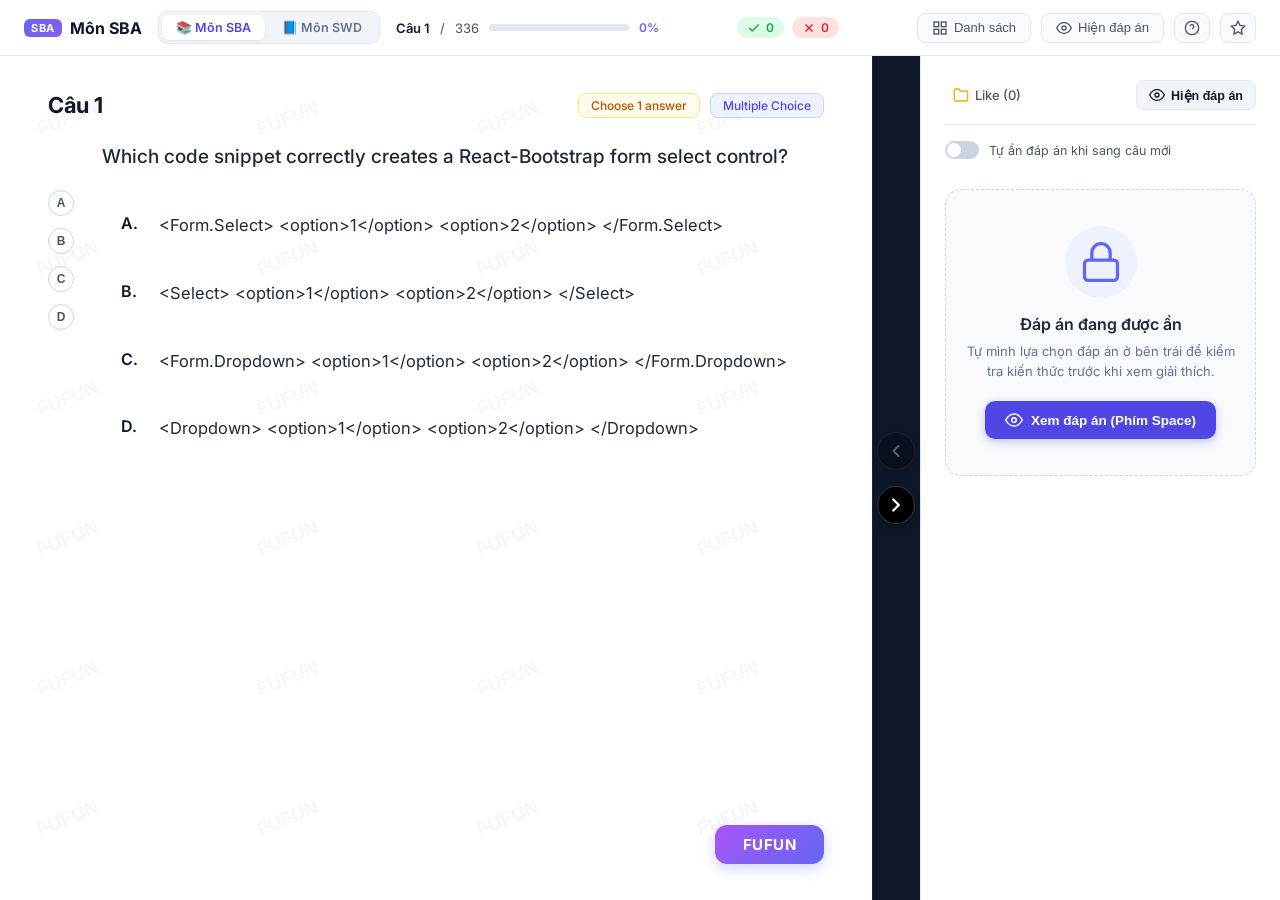
==== commit 59bb7288: "chore: add trailing newline to sba and swd html files" ====
--- a/sba.html
+++ b/sba.html
@@ -290,3 +290,4 @@
   <script src="app.js"></script>
 </body>
 </html>
+
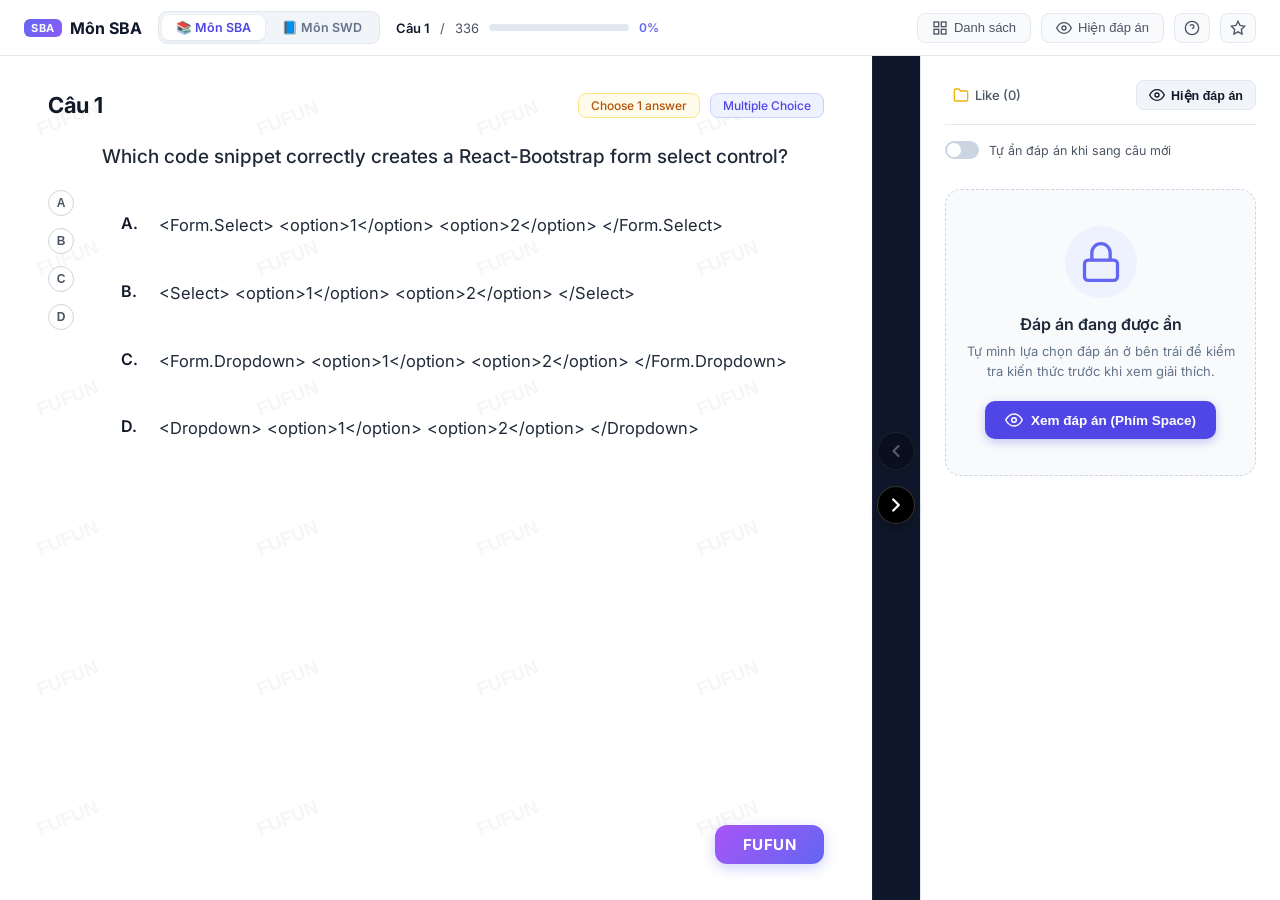
==== commit 56825a27: "feat: toggle score summary visibility based on answer state" ====
--- a/sba.html
+++ b/sba.html
@@ -34,7 +34,7 @@
     </div>
 
     <div class="header-center">
-      <div class="score-summary">
+      <div class="score-summary" id="score-summary">
         <span class="score-pill correct" title="Số câu làm đúng">
           <svg width="14" height="14" viewBox="0 0 24 24" fill="none" stroke="currentColor" stroke-width="2.5"><polyline points="20 6 9 17 4 12"></polyline></svg>
           <span id="stat-correct">0</span>
--- a/style.css
+++ b/style.css
@@ -152,6 +152,11 @@
   display: flex;
   align-items: center;
   gap: 8px;
+  transition: opacity 0.2s ease, transform 0.2s ease;
+}
+
+.score-summary.hidden {
+  display: none !important;
 }
 
 .score-pill {
